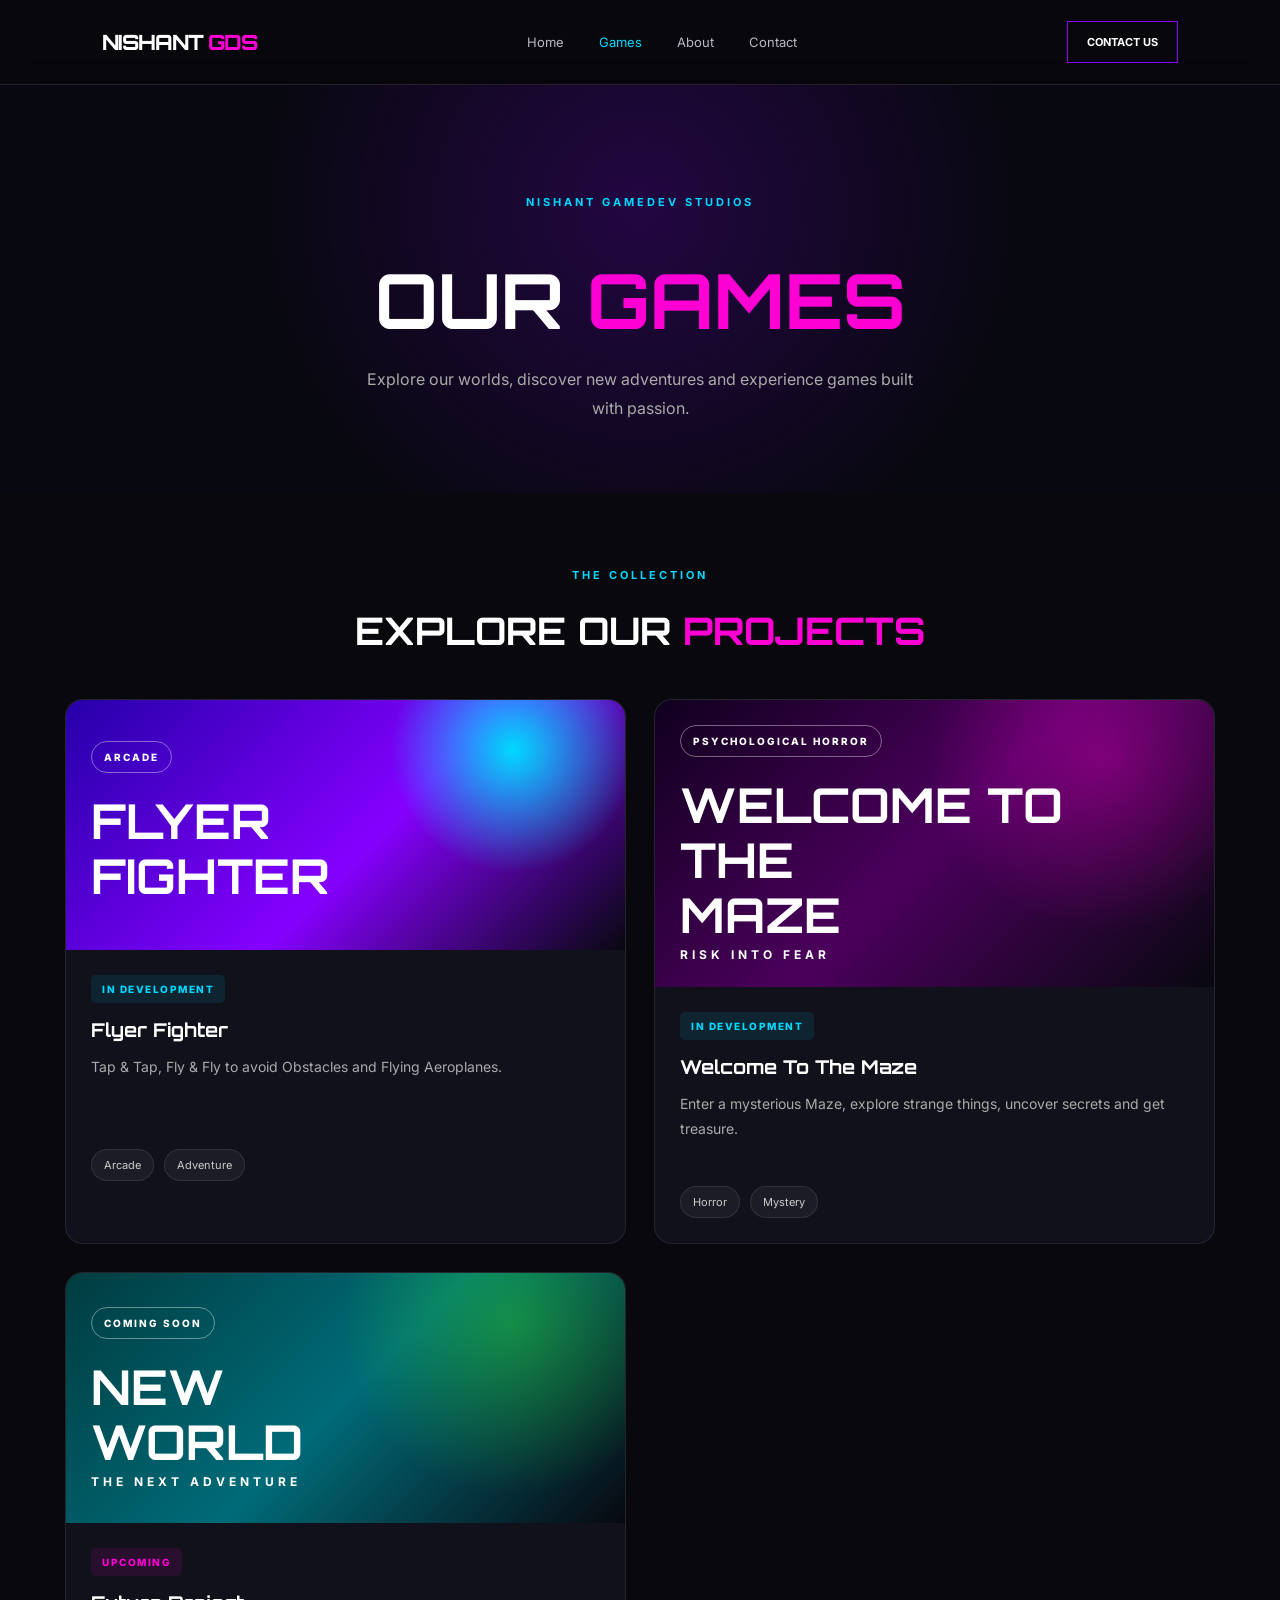
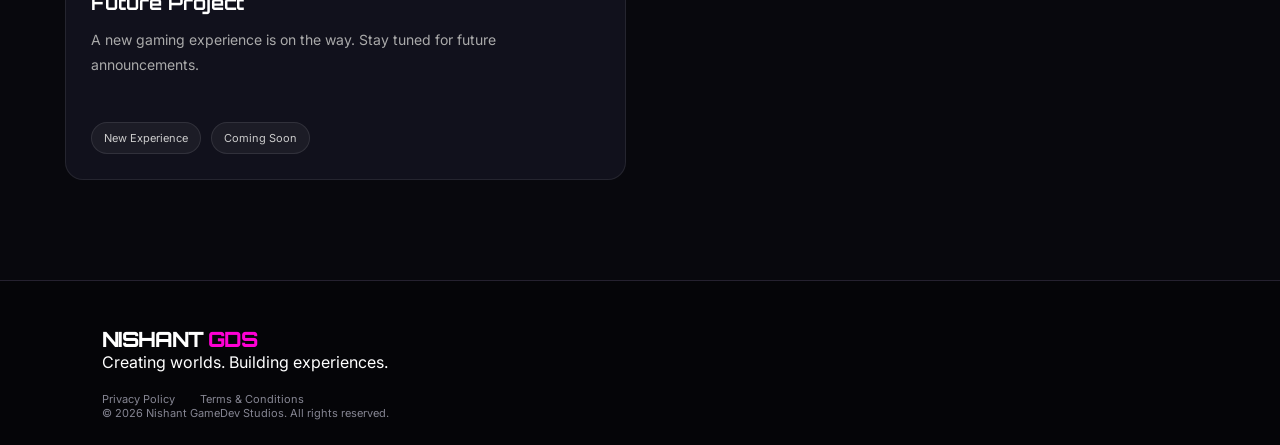
==== games.html @ 8010d28c "Add files via upload" ====
<!DOCTYPE html>
<html lang="en">

<head>
  <meta charset="UTF-8">
  <meta name="viewport" content="width=device-width, initial-scale=1.0">
  
  <title>Our Games | Nishant GameDev Studios</title>
  <meta name="description" content="Explore games created by Nishant GameDev Studios.">
  
  <link rel="stylesheet" href="style.css">
  
  <link href="https://fonts.googleapis.com/css2?family=Orbitron:wght@400;500;600;700;800&family=Inter:wght@400;500;600;700&display=swap" rel="stylesheet">
</head>

<body>
  
  <header class="navbar">
    <a href="index.html" class="logo">
      NISHANT<span>GDS</span>
    </a>
    
    <div class="nav-links">
      <a href="index.html">Home</a>
      <a href="games.html" class="active">Games</a>
      <a href="about.html">About</a>
      <a href="contact.html">Contact</a>
    </div>
    
    <a href="contact.html" class="nav-button">CONTACT US</a>
  </header>
  
  <header class="games-hero">
    <p class="hero-label">NISHANT GAMEDEV STUDIOS</p>
    
    <h1>
      OUR <span>GAMES</span>
    </h1>
    
    <p>
      Explore our worlds, discover new adventures
      and experience games built with passion.
    </p>
  </header>
  
  <main class="games-container">
    
    <div class="games-heading">
      <p class="hero-label">THE COLLECTION</p>
      <h2>EXPLORE OUR <span>PROJECTS</span></h2>
    </div>
    
    <section class="games-grid">
      
      <!-- GAME 1 -->
      <article class="project-card">
        
        <div class="project-art flyer-art">
          <span class="art-tag">ARCADE</span>
          <h2>FLYER<br>FIGHTER</h2>
        </div>
        
        <div class="project-info">
          <span class="project-status development">IN DEVELOPMENT</span>
          
          <h3>Flyer Fighter</h3>
          
          <p>
            Tap & Tap, Fly & Fly to avoid Obstacles and Flying Aeroplanes.
          </p>
          
          <div class="project-meta">
            <span>Arcade</span>
            <span>Adventure</span>
          </div>
        </div>
        
      </article>
      
      <!-- GAME 2 -->
      <article class="project-card">
        
        <div class="project-art maze-art">
          <span class="art-tag">PSYCHOLOGICAL HORROR</span>
          <h2>WELCOME TO THE<br>MAZE</h2>
          <p>RISK INTO FEAR</p>
        </div>
        
        <div class="project-info">
          <span class="project-status development">IN DEVELOPMENT</span>
          
          <h3>Welcome To The Maze</h3>
          
          <p>
            Enter a mysterious Maze, explore
            strange things, uncover secrets and get treasure.
          </p>
          
          <div class="project-meta">
            <span>Horror</span>
            <span>Mystery</span>
          </div>
        </div>
        
      </article>
      
      <!-- GAME 3 -->
      <article class="project-card">
        
        <div class="project-art upcoming-art">
          <span class="art-tag">COMING SOON</span>
          <h2>NEW<br>WORLD</h2>
          <p>THE NEXT ADVENTURE</p>
        </div>
        
        <div class="project-info">
          <span class="project-status upcoming">UPCOMING</span>
          
          <h3>Future Project</h3>
          
          <p>
            A new gaming experience is on the way.
            Stay tuned for future announcements.
          </p>
          
          <div class="project-meta">
            <span>New Experience</span>
            <span>Coming Soon</span>
          </div>
        </div>
        
      </article>
      
    </section>
    
  </main>
  
  <footer class="footer">
    <div class="footer-content">
      <a href="index.html" class="logo">
        NISHANT<span>GDS</span>
      </a>
      
      <p>Creating worlds. Building experiences.</p><br>
      
      <div class="footer-links">
        <a href="privacy-policy.html">Privacy Policy</a>
        <a href="terms.html">Terms & Conditions</a>
      </div>
      
      <p class="copyright">
        © 2026 Nishant GameDev Studios. All rights reserved.
      </p>
    </div>
  </footer>
  
  <script src="script.js"></script>
  
</body>

</html>
---- style.css ----
/* =========================
   GLOBAL SETTINGS
========================= */


/* REMOVE MOBILE TAP HIGHLIGHT */




* {
    margin: 0;
    padding: 0;
    box-sizing: border-box;
}

html {
    scroll-behavior: smooth;
}

body {
    background: #08080D;
    color: #FFFFFF;
    font-family: 'Inter', sans-serif;
    overflow-x: hidden;
}

a {
    color: inherit;
    text-decoration: none;
}

:root {
    --purple: #8500FF;
    --pink: #FF00D4;
    --cyan: #00D9FF;
    --green: #39FF14;
    --background: #08080D;
}


/* =========================
   NAVIGATION
========================= */

.navbar {
    min-height: 85px;
    padding: 0 8%;
    display: flex;
    align-items: center;
    justify-content: space-between;
    background: rgba(8, 8, 13, 0.92);
    border-bottom: 1px solid #25212F;
    position: sticky;
    top: 0;
    z-index: 100;
    backdrop-filter: blur(15px);
}

.logo {
    font-family: 'Orbitron', sans-serif;
    font-size: 21px;
    font-weight: 800;
    letter-spacing: -1px;
}

.logo span {
    color: var(--pink);
    margin-left: 5px;
}

.nav-links {
    display: flex;
    gap: 35px;
}

.nav-links a {
    font-size: 13px;
    color: #B9B9C5;
    transition: 0.3s;
}

.nav-links a:hover,
.nav-links .active {
    color: var(--cyan);
}

.nav-button {
    padding: 13px 19px;
    border: 1px solid var(--purple);
    font-size: 11px;
    font-weight: 700;
    transition: 0.3s;
}

.nav-button:hover {
    background: var(--purple);
    box-shadow: 0 0 25px #8500FF80;
}


/* =========================
   HERO SECTION
========================= */

.hero {
    min-height: 680px;
    padding: 120px 8% 100px;
    position: relative;
    display: flex;
    align-items: center;
    overflow: hidden;

    background:
        radial-gradient(
            ellipse at 85% 45%,
            #6200FF35,
            transparent 40%
        );
}

.hero-content {
    max-width: 850px;
    position: relative;
    z-index: 2;
    animation: fadeUp 1s ease;
}

.hero-label,
.section-label {
    color: var(--cyan);
    font-size: 11px;
    font-weight: 700;
    letter-spacing: 3px;
    margin-bottom: 25px;
}

.status-dot {
    display: inline-block;
    width: 8px;
    height: 8px;
    background: var(--green);
    border-radius: 50%;
    margin-right: 9px;
    box-shadow: 0 0 12px var(--green);
}

.hero h1 {
    font-family: 'Orbitron', sans-serif;
    font-size: clamp(38px, 6vw, 76px);
    font-weight: 800;
    line-height: 1.18;
    letter-spacing: -3px;
}

.gradient-text {
    background: linear-gradient(
        90deg,
        #8500FF,
        #FF00D4,
        #00D9FF
    );

    background-clip: text;
    -webkit-background-clip: text;
    color: transparent;
}

.hero-description {
    max-width: 510px;
    color: #A6A6B5;
    line-height: 1.8;
    margin-top: 25px;
    font-size: 15px;
}

.hero-buttons {
    display: flex;
    gap: 15px;
    margin-top: 35px;
    flex-wrap: wrap;
}

.primary-button,
.secondary-button {
    padding: 16px 24px;
    font-size: 11px;
    font-weight: 800;
    transition: 0.3s;
}

.primary-button {
    background: linear-gradient(
        90deg,
        #8500FF,
        #FF00D4
    );
}

.primary-button:hover {
    box-shadow: 0 0 30px #FF00D480;
    transform: translateY(-3px);
}

.secondary-button {
    border: 1px solid #555064;
}

.secondary-button:hover {
    border-color: var(--cyan);
    color: var(--cyan);
}


/* =========================
   HERO DECORATION
========================= */

.hero-decoration {
    position: absolute;
    right: 10%;
    top: 30%;
    text-align: center;
    animation: float 5s ease-in-out infinite;
}

.glow-circle {
    width: 280px;
    height: 280px;
    border-radius: 50%;
    border: 2px solid #8500FF80;

    box-shadow:
        0 0 40px #8500FF80,
        inset 0 0 50px #FF00D430;
}

.hero-symbol {
    position: absolute;
    inset: 0;
    display: grid;
    place-items: center;
    font-family: 'Orbitron', sans-serif;
    font-size: 65px;
    font-weight: 800;
    color: white;
    text-shadow: 0 0 25px var(--pink);
}

.hero-decoration p {
    font-size: 10px;
    letter-spacing: 4px;
    color: var(--cyan);
    margin-top: 25px;
}

.scroll-indicator {
    position: absolute;
    bottom: 30px;
    left: 8%;
    color: #777784;
    font-size: 10px;
    letter-spacing: 3px;
}


/* =========================
   GAMES SECTION
========================= */

.games-section {
    padding: 110px 8%;
    background: #0D0D14;
}

.section-heading {
    display: flex;
    justify-content: space-between;
    align-items: end;
    margin-bottom: 45px;
    gap: 20px;
}

.section-heading h2,
.about-section h2 {
    font-family: 'Orbitron', sans-serif;
    font-size: clamp(25px, 4vw, 42px);
}

.section-heading h2 span,
.about-section h2 span {
    color: var(--pink);
}

.text-link {
    color: var(--cyan);
    font-size: 11px;
    font-weight: 800;
    transition: 0.3s;
}

.text-link:hover {
    color: var(--pink);
}

.games-grid {
    display: grid;
    grid-template-columns: repeat(3, 1fr);
    gap: 25px;
}

.game-card {
    background: #14141E;
    border: 1px solid #292638;
    transition: 0.3s;
    overflow: hidden;
}

.game-card:hover {
    transform: translateY(-8px);
    border-color: var(--purple);
    box-shadow: 0 10px 35px #8500FF25;
}

.game-image {
    height: 210px;
    display: flex;
    align-items: end;
    padding: 18px;
    background-size: cover;
    background-position: center;
}

.game-image span {
    font-size: 10px;
    letter-spacing: 2px;
    font-weight: 700;
    color: white;
}

.game-image-one {
    background: linear-gradient(135deg, #3500A0, #09080D);
}

.game-image-two {
    background: linear-gradient(135deg, #9B003D, #08080D);
}

.game-image-three {
    background: linear-gradient(135deg, #005B88, #08080D);
}

.game-info {
    padding: 22px;
}

.game-info h3 {
    font-size: 17px;
    margin-bottom: 10px;
}

.game-info p {
    color: #9999A8;
    font-size: 12px;
}


/* =========================
   ABOUT SECTION
========================= */

.about-section {
    padding: 120px 8%;
    text-align: center;

    background:
        radial-gradient(
            ellipse at center,
            #8500FF20,
            transparent 60%
        );
}

.about-section h2 {
    line-height: 1.5;
    margin-bottom: 25px;
}

.about-section h2 span {
    color: var(--pink);
}

.about-section > p:not(.section-label) {
    color: #A6A6B5;
    line-height: 1.8;
    max-width: 650px;
    margin: 0 auto 30px;
    font-size: 14px;
}


/* =========================
   FOOTER
========================= */

.footer {
    background: #050508;
    padding: 45px 8% 25px;
    border-top: 1px solid #25212F;
}

.footer-top,
.footer-bottom {
    display: flex;
    justify-content: space-between;
    align-items: center;
    gap: 20px;
}

.footer-top {
    padding-bottom: 35px;
}

.footer-top p {
    font-size: 10px;
    color: var(--pink);
    letter-spacing: 3px;
}

.footer-bottom {
    border-top: 1px solid #25212F;
    padding-top: 25px;
    flex-wrap: wrap;
}

.footer-bottom p,
.footer-links a, .copyright {
    color: #858592;
    font-size: 11px;
}

.footer-links {
    display: flex;
    gap: 25px;
}

.footer-links a:hover {
    color: var(--cyan);
}


/* =========================
   ANIMATIONS
========================= */

@keyframes fadeUp {

    from {
        opacity: 0;
        transform: translateY(35px);
    }

    to {
        opacity: 1;
        transform: translateY(0);
    }

}

@keyframes float {

    0%, 100% {
        transform: translateY(0);
    }

    50% {
        transform: translateY(-18px);
    }

}


/* SCROLL REVEAL */

.game-card,
.about-section,
.section-heading {
    opacity: 0;
    transform: translateY(25px);
    transition: opacity 0.8s ease, transform 0.8s ease;
}

.visible {
    opacity: 1;
    transform: translateY(0);
}


/* =========================
   RESPONSIVE DESIGN
========================= */

@media (max-width: 900px) {

    .hero-decoration {
        opacity: 0.2;
        right: 5%;
    }

    .games-grid {
        grid-template-columns: repeat(2, 1fr);
    }

}

@media (max-width: 650px) {

    .navbar {
        min-height: auto;
        padding: 20px 5%;
        flex-wrap: wrap;
        gap: 20px;
    }

    .nav-links {
        order: 3;
        width: 100%;
        justify-content: space-between;
        gap: 10px;
    }

    .nav-links a {
        font-size: 11px;
    }

    .nav-button {
        font-size: 9px;
        padding: 10px;
    }

    .hero {
        min-height: 650px;
        padding: 90px 6%;
    }

    .hero h1 {
        letter-spacing: -2px;
    }

    .hero-decoration {
        display: none;
    }

    .games-section {
        padding: 80px 6%;
    }

    .games-grid {
        grid-template-columns: 1fr;
    }

    .section-heading {
        align-items: start;
        flex-direction: column;
    }

    .about-section {
        padding: 90px 6%;
    }

    .footer {
        padding: 40px 6% 25px;
    }

    .footer-top,
    .footer-bottom {
        align-items: flex-start;
        flex-direction: column;
    }

}

/* ==================================
   RESPONSIVE DESIGN FIX
   MOBILE + TABLET + LAPTOP + DESKTOP
================================== */

html {
    width: 100%;
    overflow-x: hidden;
}

body {
    width: 100%;
    min-width: 0;
    overflow-x: hidden;
}

img {
    max-width: 100%;
    height: auto;
}

/* LAPTOP AND DESKTOP */

@media (min-width: 1100px) {

    .navbar {
        padding-left: 8%;
        padding-right: 8%;
    }

    .hero {
        min-height: 720px;
    }

    .hero-content {
        max-width: 750px;
    }

    .hero-decoration {
        right: 10%;
    }

    .games-grid {
        grid-template-columns: repeat(3, minmax(0, 1fr));
    }

}

/* TABLET */

@media (max-width: 900px) {

    .navbar {
        padding: 20px 4%;
    }

    .nav-links {
        gap: 15px;
    }

    .hero {
        padding: 100px 6%;
    }

    .hero-decoration {
        right: 3%;
        opacity: 0.15;
    }

    .hero h1 {
        font-size: clamp(38px, 7vw, 60px);
    }

    .games-grid {
        grid-template-columns: repeat(2, minmax(0, 1fr));
    }

}


/* =========================
   MOBILE NAVIGATION
========================= */

.menu-toggle {
    display: none;
    appearance: none;
    -webkit-appearance: none;
    background: #08080D;
    border: 1px solid var(--cyan);
    color: var(--cyan);
    font-size: 25px;
    width: 44px;
    height: 44px;
    border-radius: 8px;
    cursor: pointer;
}

/* =========================
   MOBILE
========================= */

@media (max-width: 600px) {

    body {
        font-size: 14px;
    }

    .navbar {
        width: 100%;
        padding: 18px 5%;
        display: flex;
        flex-wrap: wrap;
        justify-content: space-between;
        align-items: center;
        gap: 15px;
    }

    .logo {
        font-size: 17px;
    }

    .menu-toggle {
        display: block;
        margin-left: auto;
    }

    .nav-button {
        display: none;
    }

    .nav-links {
        width: 100%;
        display: none;
        flex-direction: column;
        gap: 0;
        order: 3;
        padding: 10px 0;
    }

    .nav-links.show {
        display: flex;
    }

    .nav-links a {
        font-size: 13px;
        padding: 14px 5px;
        border-bottom: 1px solid #25212F;
    }

    .hero {
        width: 100%;
        min-height: 620px;
        padding: 85px 6% 100px;
        display: block;
    }

    .hero-content {
        width: 100%;
        max-width: 100%;
    }

    .hero-label {
        font-size: 9px;
        letter-spacing: 1.5px;
        line-height: 1.7;
    }

    .hero h1 {
        font-size: clamp(30px, 9vw, 45px);
        letter-spacing: -1.5px;
        line-height: 1.3;
        overflow-wrap: anywhere;
    }

    .hero-description {
        font-size: 13px;
        line-height: 1.8;
        max-width: 100%;
    }

    .hero-buttons {
        flex-direction: column;
        align-items: stretch;
    }

    .primary-button,
    .secondary-button {
        text-align: center;
        width: 100%;
    }

    .hero-decoration {
        display: none;
    }

    .scroll-indicator {
        left: 6%;
        font-size: 9px;
    }

    .games-section {
        padding: 75px 6%;
    }

    .section-heading {
        display: flex;
        flex-direction: column;
        align-items: flex-start;
        gap: 20px;
    }

    .section-heading h2,
    .about-section h2 {
        font-size: clamp(23px, 7vw, 32px);
    }

    .games-grid {
        grid-template-columns: minmax(0, 1fr);
        gap: 20px;
    }

    .game-image {
        height: 200px;
    }

    .game-info h3 {
        font-size: 16px;
    }

    .about-section {
        padding: 80px 6%;
    }

    .about-section > p:not(.section-label) {
        font-size: 13px;
    }

    .footer {
        padding: 40px 6% 25px;
    }

    .footer-top,
    .footer-bottom {
        flex-direction: column;
        align-items: flex-start;
        gap: 20px;
    }

    .footer-links {
        flex-wrap: wrap;
        gap: 15px;
    }
}

/* =========================
   SMALL MOBILE PHONES
========================= */

@media (max-width: 360px) {

    .logo {
        font-size: 14px;
    }

    .nav-links a {
        font-size: 12px;
    }

    .hero h1 {
        font-size: 29px;
    }

}



/* =========================
   GAMES PAGE
========================= */

.games-hero {
    min-height: 340px;
    padding: 110px 20px 70px;
    text-align: center;
    display: flex;
    flex-direction: column;
    align-items: center;
    justify-content: center;
    background:
        radial-gradient(circle at 50% 30%, #8500ff35, transparent 55%),
        #080810;
}

.games-hero h1 {
    font-family: 'Orbitron', sans-serif;
    font-size: clamp(42px, 8vw, 76px);
    margin: 18px 0;
}

.games-hero h1 span,
.games-heading h2 span {
    color: #ff00d4;
}

.games-hero > p:last-child {
    color: #aaa;
    max-width: 550px;
    line-height: 1.8;
}

.games-container {
    max-width: 1200px;
    margin: auto;
    padding: 75px 25px 100px;
}

.games-heading {
    text-align: center;
    margin-bottom: 45px;
}

.games-heading h2 {
    font-family: 'Orbitron', sans-serif;
    font-size: clamp(24px, 5vw, 38px);
    margin-top: 15px;
}

.games-grid {
    display: grid;
    grid-template-columns: repeat(2, minmax(0, 1fr));
    gap: 28px;
}

.project-card {
    background: #11111c;
    border: 1px solid #ffffff15;
    border-radius: 18px;
    overflow: hidden;
    transition: 0.35s ease;
}

.project-card:hover {
    transform: translateY(-8px);
    border-color: #a000ff;
    box-shadow: 0 15px 40px #8500ff20;
}

.project-art {
    min-height: 250px;
    padding: 25px;
    display: flex;
    flex-direction: column;
    justify-content: center;
    position: relative;
    overflow: hidden;
}

.project-art h2 {
    font-family: 'Orbitron', sans-serif;
    font-size: clamp(30px, 5vw, 48px);
    line-height: 1.15;
    margin: 20px 0 5px;
    position: relative;
    z-index: 1;
}

.project-art p {
    font-size: 12px;
    letter-spacing: 4px;
    font-weight: 700;
    position: relative;
    z-index: 1;
}

.art-tag {
    font-size: 10px;
    letter-spacing: 2px;
    font-weight: 800;
    width: fit-content;
    padding: 9px 12px;
    border: 1px solid #ffffff65;
    border-radius: 30px;
    position: relative;
    z-index: 1;
}

.flyer-art {
    background:
        radial-gradient(circle at 80% 20%, #00d9ff, transparent 25%),
        linear-gradient(135deg, #2500a8, #8500ff 55%, #080810);
}

.maze-art {
    background:
        radial-gradient(circle at 80% 20%, #ff00d455, transparent 35%),
        linear-gradient(135deg, #10001e, #4b005c, #080810);
}

.upcoming-art {
    background:
        radial-gradient(circle at 80% 20%, #39ff1455, transparent 35%),
        linear-gradient(135deg, #003c40, #006b78, #080810);
}

.project-info {
    padding: 25px;
}

.project-status {
    display: inline-block;
    font-size: 10px;
    font-weight: 800;
    letter-spacing: 1.5px;
    padding: 8px 11px;
    border-radius: 5px;
    margin-bottom: 15px;
}

.released {
    color: #39ff14;
    background: #39ff1418;
}

.development {
    color: #00d9ff;
    background: #00d9ff18;
}

.upcoming {
    color: #ff00d4;
    background: #ff00d418;
}

.project-info h3 {
    font-family: 'Orbitron', sans-serif;
    font-size: 19px;
    margin-bottom: 12px;
}

.project-info > p {
    color: #aaa;
    font-size: 14px;
    line-height: 1.8;
    min-height: 75px;
}

.project-meta {
    display: flex;
    flex-wrap: wrap;
    gap: 10px;
    margin-top: 20px;
}

.project-meta span {
    color: #ccc;
    background: #ffffff0c;
    border: 1px solid #ffffff18;
    padding: 8px 12px;
    border-radius: 30px;
    font-size: 11px;
}

/* RESPONSIVE GAMES PAGE */

@media (max-width: 700px) {
    .games-hero {
        min-height: 300px;
        padding: 90px 20px 55px;
    }

    .games-container {
        padding: 55px 16px 70px;
    }

    .games-grid {
        grid-template-columns: 1fr;
        gap: 22px;
    }

    .project-art {
        min-height: 220px;
    }

    .project-info > p {
        min-height: auto;
    }
}


/* ABOUT PAGE */

.about-hero {
    text-align: center;
    padding: 100px 20px 70px;
}

.about-hero h1,
.studio-intro h2,
.tech-section h2 {
    font-family: 'Orbitron', sans-serif;
    font-size: clamp(28px, 5vw, 48px);
    margin: 18px 0;
}

.about-hero h1 span,
.studio-intro h2 span,
.tech-section h2 span {
    color: #FF00D4;
}

.eyebrow {
    color: #00D9FF;
    letter-spacing: 3px;
    font-size: 12px;
}

.about-hero p:last-child {
    color: #aaa;
}

.studio-intro {
    max-width: 850px;
    margin: auto;
    padding: 50px 25px;
    text-align: center;
}

.studio-intro p {
    color: #bbb;
    line-height: 1.9;
    font-size: 16px;
}

.studio-values {
    display: grid;
    grid-template-columns: repeat(3, 1fr);
    gap: 22px;
    padding: 50px 7%;
}

.value-card {
    background: #11111c;
    border: 1px solid #29243b;
    border-radius: 16px;
    padding: 30px;
    transition: 0.3s;
}

.value-card:hover {
    transform: translateY(-8px);
    border-color: #FF00D4;
}

.value-card h2 {
    color: #8500FF;
    font-family: 'Orbitron', sans-serif;
}

.value-card h3 {
    color: #00D9FF;
    font-family: 'Orbitron', sans-serif;
    font-size: 17px;
}

.value-card p {
    color: #aaa;
    line-height: 1.7;
}

.tech-section {
    text-align: center;
    padding: 70px 20px;
}

.tech-list {
    display: flex;
    flex-wrap: wrap;
    justify-content: center;
    gap: 15px;
    margin-top: 35px;
}

.tech-list div {
    background: #171322;
    border: 1px solid #8500FF;
    color: #fff;
    padding: 15px 25px;
    border-radius: 10px;
    font-family: 'Orbitron', sans-serif;
    font-size: 13px;
}

@media (max-width: 700px) {
    .studio-values {
        grid-template-columns: 1fr;
        padding: 30px 20px;
    }

    .about-hero {
        padding-top: 65px;
    }
}

/* ABOUT PAGE TITLE FIX */

.about-hero h1 {
    font-family: 'Orbitron', sans-serif;
    font-size: clamp(32px, 6vw, 65px);
    font-weight: 800;
    line-height: 1.25;
    letter-spacing: -2px;
}

.about-hero > p:last-child {
    max-width: 550px;
    margin: 20px auto 0;
    color: #A6A6B5;
    line-height: 1.8;
}

/* =========================
   CONTACT PAGE
========================= */

.contact-page {
    padding: 80px 8%;
    min-height: 75vh;
}

.contact-hero {
    text-align: center;
    padding: 50px 0 80px;
}

.contact-hero h1 {
    font-family: 'Orbitron', sans-serif;
    font-size: clamp(32px, 6vw, 65px);
    line-height: 1.3;
    margin-top: 20px;
}

.contact-hero > p:last-child {
    color: #A6A6B5;
    max-width: 500px;
    margin: 20px auto 0;
    line-height: 1.8;
}

.contact-container {
    display: grid;
    grid-template-columns: 1fr 1fr;
    gap: 60px;
    max-width: 1100px;
    margin: auto;
}

.contact-info h2,
.contact-form-box h2 {
    font-family: 'Orbitron', sans-serif;
    font-size: 25px;
    line-height: 1.5;
    margin: 15px 0;
}

.contact-info > p:not(.hero-label),
.contact-form-box > p {
    color: #A6A6B5;
    line-height: 1.8;
}

.contact-highlight {
    display: flex;
    gap: 18px;
    margin-top: 35px;
    align-items: flex-start;
}

.contact-highlight > span {
    color: var(--cyan);
    font-size: 25px;
}

.contact-highlight h3 {
    font-size: 16px;
    margin-bottom: 8px;
}

.contact-highlight p {
    color: #A6A6B5;
    font-size: 13px;
    line-height: 1.7;
}

.contact-form-box {
    background: #11111A;
    border: 1px solid #292638;
    border-radius: 15px;
    padding: 35px;
}

.contact-form-box form {
    display: flex;
    flex-direction: column;
    margin-top: 25px;
}

.contact-form-box label {
    font-size: 13px;
    margin: 15px 0 9px;
    color: #D8D8E5;
}

.contact-form-box input,
.contact-form-box textarea {
    width: 100%;
    padding: 14px;
    background: #090910;
    border: 1px solid #302C40;
    border-radius: 7px;
    color: white;
    font-family: 'Inter', sans-serif;
    font-size: 14px;
    outline: none;
}

.contact-form-box input:focus,
.contact-form-box textarea:focus {
    border-color: var(--cyan);
    box-shadow: 0 0 12px #00E5FF25;
}

.contact-form-box textarea {
    resize: vertical;
}

.contact-submit {
    margin-top: 22px;
    padding: 16px;
    background: var(--purple);
    color: white;
    border: none;
    border-radius: 7px;
    font-weight: 800;
    cursor: pointer;
    transition: 0.3s;
}

.contact-submit:hover {
    box-shadow: 0 0 25px #8500FF80;
    transform: translateY(-3px);
}

#formStatus {
    margin-top: 15px;
    font-size: 13px;
    color: var(--cyan);
    line-height: 1.6;
}

@media (max-width: 750px) {
    .contact-page {
        padding: 45px 6%;
    }

    .contact-hero {
        padding: 35px 0 55px;
    }

    .contact-container {
        grid-template-columns: 1fr;
        gap: 40px;
    }

    .contact-form-box {
        padding: 24px;
    }
}



/* =========================
   LEGAL PAGES
========================= */

.legal-page {
    padding: 70px 8%;
}

.legal-hero {
    text-align: center;
    padding: 40px 0 65px;
}

.legal-hero h1 {
    font-family: 'Orbitron', sans-serif;
    font-size: clamp(30px, 6vw, 60px);
    margin: 20px 0;
    line-height: 1.3;
}

.legal-hero > p:last-child {
    color: #9292A5;
    font-size: 13px;
}

.legal-content {
    max-width: 850px;
    margin: auto;
    padding: 35px;
    background: #11111A;
    border: 1px solid #292638;
    border-radius: 14px;
}

.legal-content h2 {
    font-family: 'Orbitron', sans-serif;
    font-size: 17px;
    margin: 30px 0 12px;
    color: var(--cyan);
}

.legal-content h2:first-child {
    margin-top: 0;
}

.legal-content p,
.legal-content li {
    color: #B4B4C2;
    font-size: 14px;
    line-height: 1.9;
}

.legal-content ul {
    padding-left: 22px;
}

.legal-content a {
    color: var(--pink);
}

@media (max-width: 600px) {
    .legal-page {
        padding: 40px 5%;
    }

    .legal-content {
        padding: 22px;
    }

    .legal-content h2 {
        font-size: 15px;
    }
}

/* REMOVE MOBILE TAP HIGHLIGHT */

* {
    -webkit-tap-highlight-color: transparent;
}
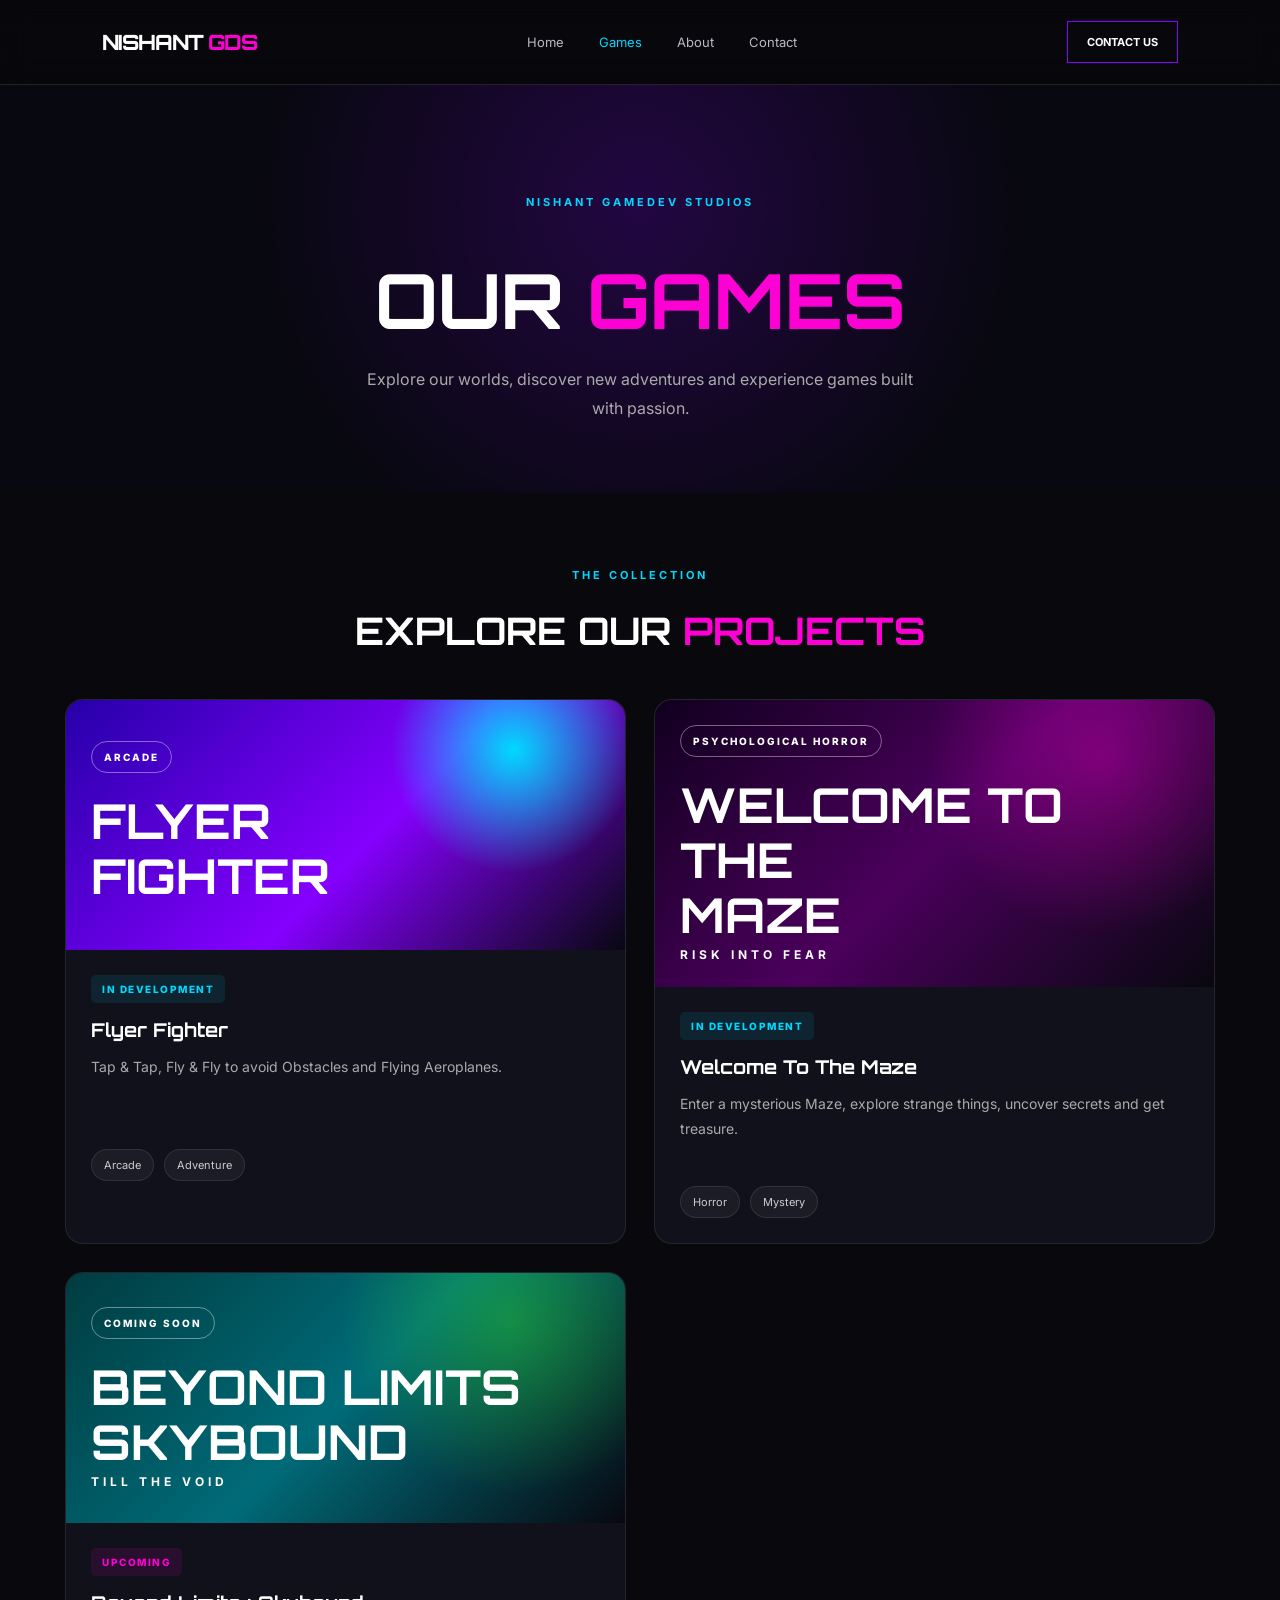
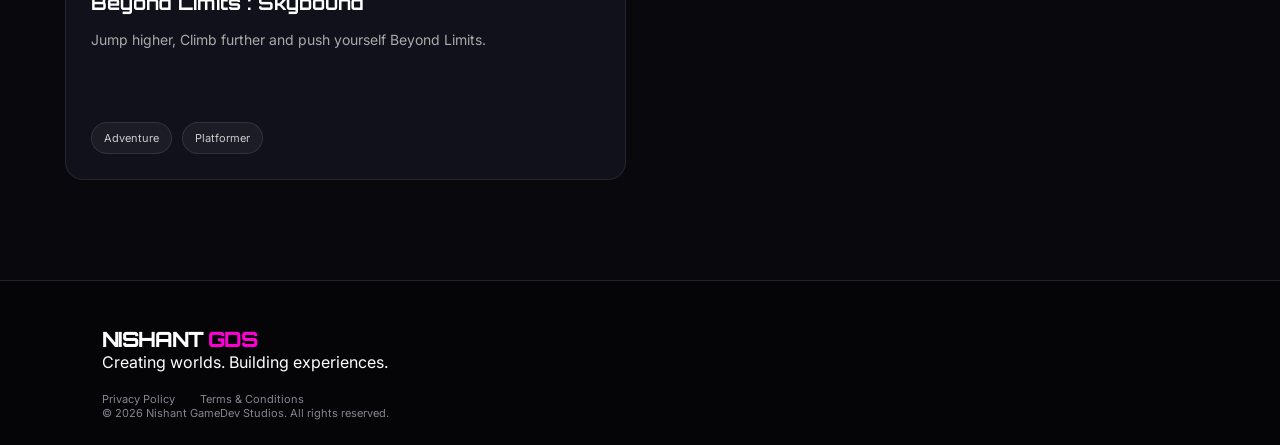
==== commit e2400421: "Update games.html" ====
--- a/games.html
+++ b/games.html
@@ -109,23 +109,22 @@
         
         <div class="project-art upcoming-art">
           <span class="art-tag">COMING SOON</span>
-          <h2>NEW<br>WORLD</h2>
-          <p>THE NEXT ADVENTURE</p>
+          <h2>BEYOND LIMITS<br>SKYBOUND</h2>
+          <p>TILL THE VOID</p>
         </div>
         
         <div class="project-info">
           <span class="project-status upcoming">UPCOMING</span>
           
-          <h3>Future Project</h3>
+          <h3>Beyond Limits : Skybound</h3>
           
           <p>
-            A new gaming experience is on the way.
-            Stay tuned for future announcements.
+            Jump higher, Climb further and push yourself Beyond Limits.
           </p>
           
           <div class="project-meta">
-            <span>New Experience</span>
-            <span>Coming Soon</span>
+            <span>Adventure</span>
+            <span>Platformer</span>
           </div>
         </div>
         
@@ -158,4 +157,4 @@
   
 </body>
 
-</html>+</html>
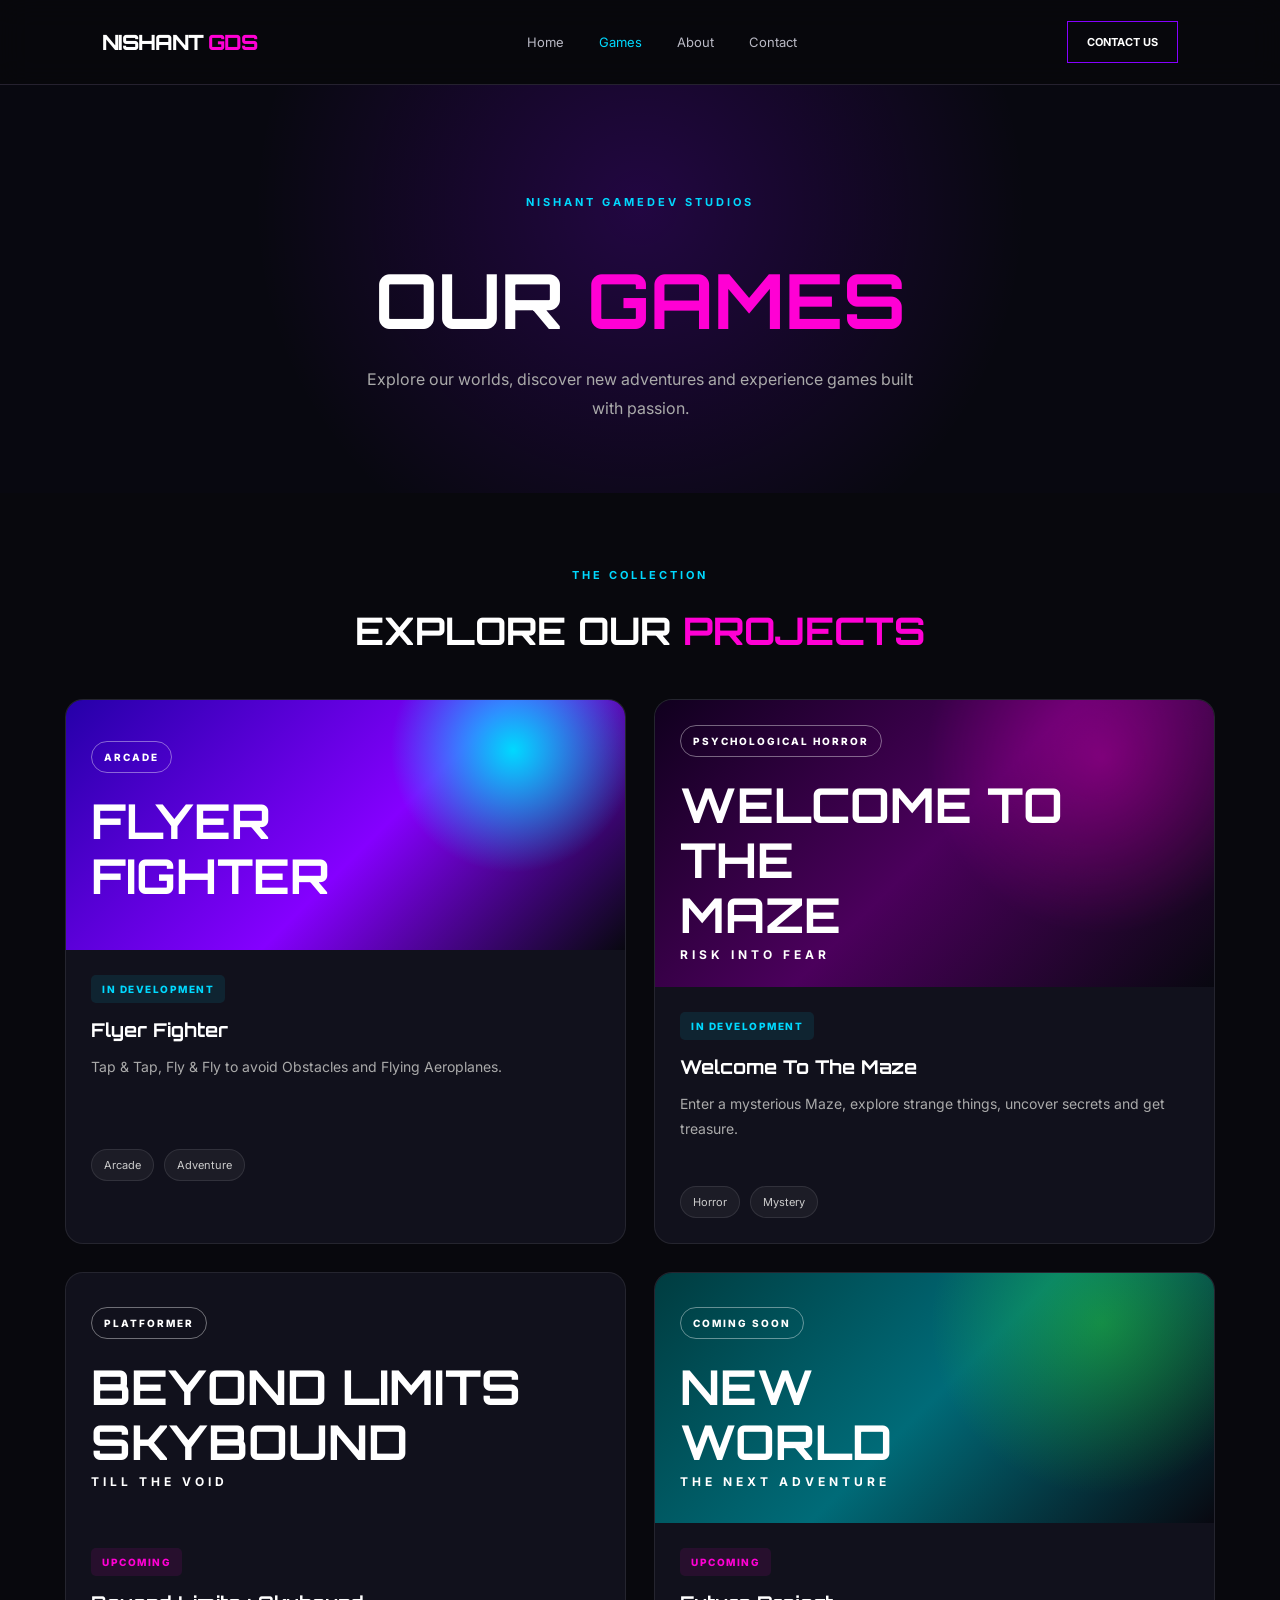
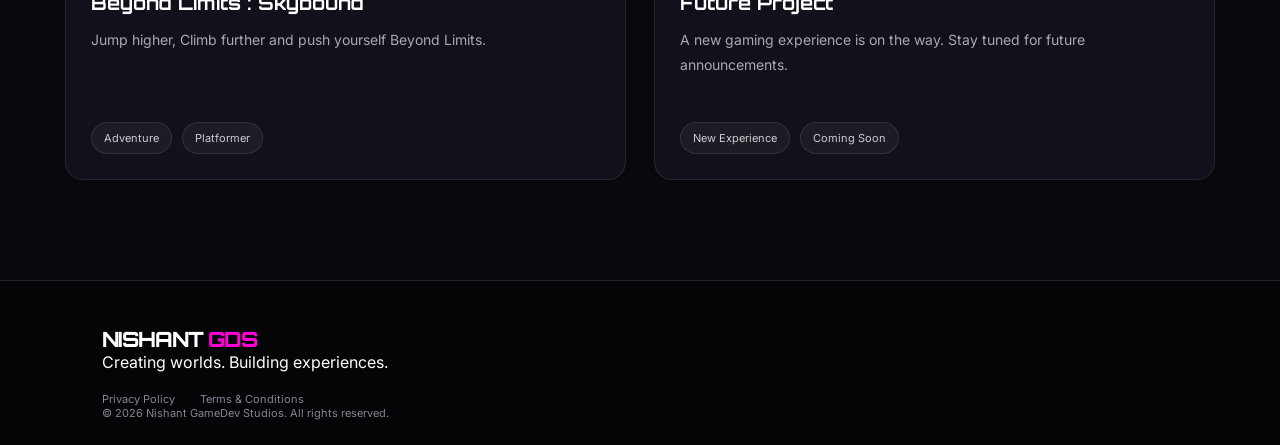
==== commit 97579d9e: "Update games.html" ====
--- a/games.html
+++ b/games.html
@@ -52,7 +52,7 @@
     
     <section class="games-grid">
       
-      <!-- GAME 1 -->
+      <!-- Flyer Fighter -->
       <article class="project-card">
         
         <div class="project-art flyer-art">
@@ -77,7 +77,7 @@
         
       </article>
       
-      <!-- GAME 2 -->
+      <!-- Welcome to the Maze -->
       <article class="project-card">
         
         <div class="project-art maze-art">
@@ -104,27 +104,54 @@
         
       </article>
       
-      <!-- GAME 3 -->
+        <!-- Beyond Limits : Skybound -->
+      <article class="project-card">
+
+          <div class="project-art beyond-art">
+              <span class="art-tag">PLATFORMER</span>
+              <h2>BEYOND LIMITS<br>SKYBOUND</h2>
+              <p>TILL THE VOID</p>
+          </div>
+
+          <div class="project-info">
+              <span class="project-status upcoming">UPCOMING</span>
+
+              <h3>Beyond Limits : Skybound</h3>
+
+              <p>
+                  Jump higher, Climb further and push yourself Beyond Limits.
+              </p>
+
+              <div class="project-meta">
+                  <span>Adventure</span>
+                  <span>Platformer</span>
+              </div>
+          </div>
+
+      </article>
+
+        <!-- Upcoming game -->
       <article class="project-card">
         
         <div class="project-art upcoming-art">
           <span class="art-tag">COMING SOON</span>
-          <h2>BEYOND LIMITS<br>SKYBOUND</h2>
-          <p>TILL THE VOID</p>
+          <h2>NEW<br>WORLD</h2>
+          <p>THE NEXT ADVENTURE</p>
         </div>
         
         <div class="project-info">
           <span class="project-status upcoming">UPCOMING</span>
           
-          <h3>Beyond Limits : Skybound</h3>
+          <h3>Future Project</h3>
           
           <p>
-            Jump higher, Climb further and push yourself Beyond Limits.
+            A new gaming experience is on the way.
+            Stay tuned for future announcements.
           </p>
           
           <div class="project-meta">
-            <span>Adventure</span>
-            <span>Platformer</span>
+            <span>New Experience</span>
+            <span>Coming Soon</span>
           </div>
         </div>
         
